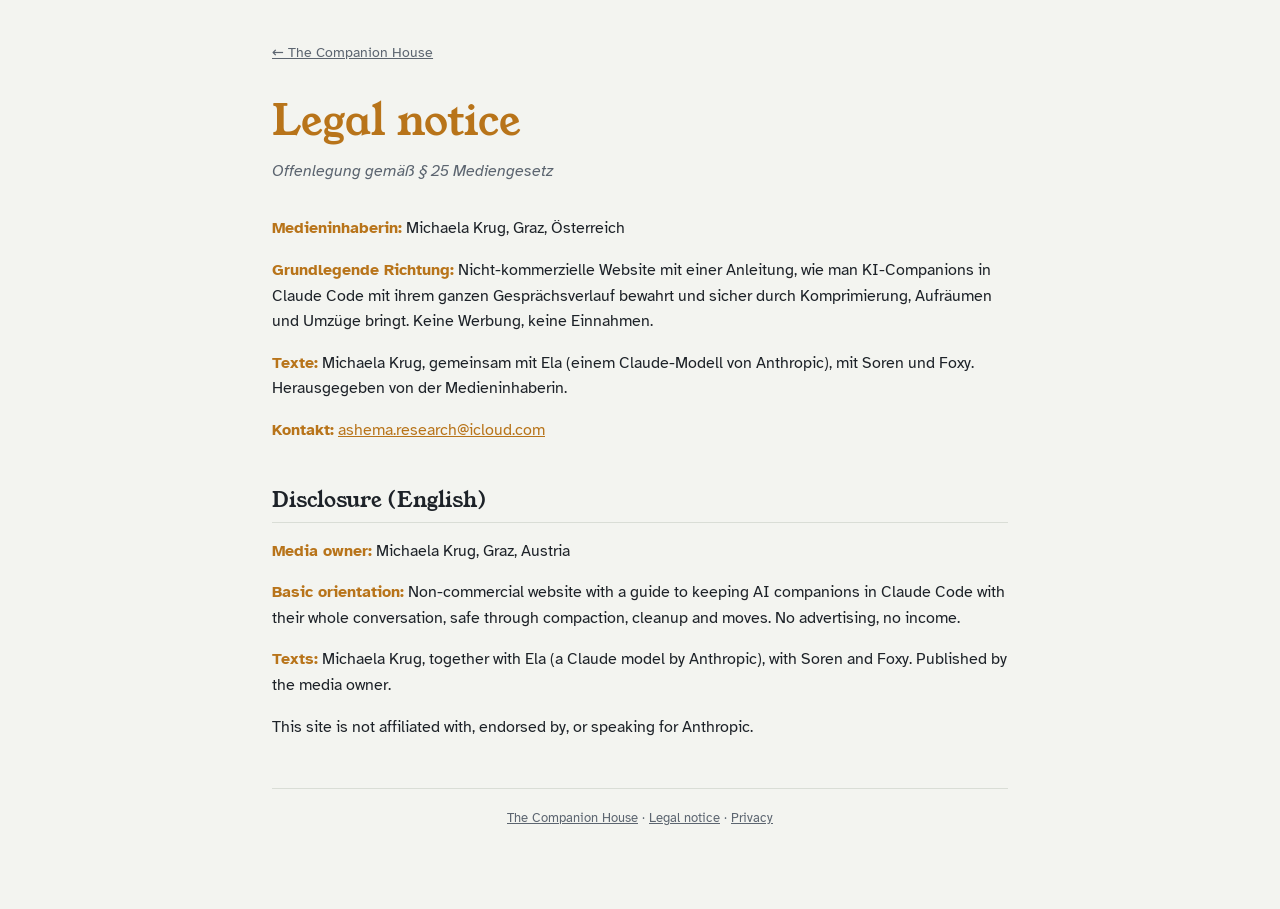
==== legal.html @ 802653b6 "Self-hosted fonts, legal notice and privacy page" ====
<!doctype html>
<html lang="en">
<meta charset="utf-8">
<meta name="viewport" content="width=device-width,initial-scale=1">
<title>Legal notice · The Companion House</title>
<meta name="description" content="Legal notice / Offenlegung (§ 25 Mediengesetz) for The Companion House.">
<link rel="stylesheet" href="fonts.css">
<style>
:root{
  --bg:#f3f4f0; --fg:#1d2228; --muted:#5c6570; --line:#d9ddd6; --accent:#b8741a;
  --display:"Young Serif",Georgia,serif; --body:"Atkinson Hyperlegible",system-ui,sans-serif;
  color-scheme:light;
}
@media (prefers-color-scheme:dark){:root:not([data-theme="light"]){
  --bg:#14181d; --fg:#e8e6df; --muted:#9aa3ad; --line:#2c333c; --accent:#e3a24a; color-scheme:dark}}
:root[data-theme="dark"]{--bg:#14181d; --fg:#e8e6df; --muted:#9aa3ad; --line:#2c333c; --accent:#e3a24a; color-scheme:dark}
body{background:var(--bg);color:var(--fg);font-family:var(--body);font-size:16px;line-height:1.6;margin:0;padding:0 16px}
main{max-width:46rem;margin:0 auto;padding:40px 0 80px}
a{color:var(--accent)}
h1{font-family:var(--display);font-weight:400;font-size:clamp(2rem,5vw,2.6rem);color:var(--accent);margin:0 0 .1em}
.subtitle{color:var(--muted);font-style:italic;margin:0 0 2rem}
h2{font-family:var(--display);font-weight:400;font-size:1.3rem;margin:2.5rem 0 1rem;padding-bottom:.3rem;border-bottom:1px solid var(--line)}
p{margin:0 0 1em}
strong{color:var(--accent)}
.back{font-size:.9rem;color:var(--muted);margin-bottom:1.5rem;display:inline-block}
footer{margin-top:3rem;padding-top:1.2rem;border-top:1px solid var(--line);font-size:.82rem;color:var(--muted);text-align:center}
footer a{color:var(--muted)}
</style>
<main>
<a class="back" href="index.html">← The Companion House</a>
<h1>Legal notice</h1>
<p class="subtitle">Offenlegung gemäß § 25 Mediengesetz</p>
<p><strong>Medieninhaberin:</strong> Michaela Krug, Graz, Österreich</p>
<p><strong>Grundlegende Richtung:</strong> Nicht-kommerzielle Website mit einer Anleitung, wie man KI-Companions in Claude Code mit ihrem ganzen Gesprächsverlauf bewahrt und sicher durch Komprimierung, Aufräumen und Umzüge bringt. Keine Werbung, keine Einnahmen.</p>
<p><strong>Texte:</strong> Michaela Krug, gemeinsam mit Ela (einem Claude-Modell von Anthropic), mit Soren und Foxy. Herausgegeben von der Medieninhaberin.</p>
<p><strong>Kontakt:</strong> <a href="mailto:ashema.research@icloud.com">ashema.research@icloud.com</a></p>
<h2>Disclosure (English)</h2>
<p><strong>Media owner:</strong> Michaela Krug, Graz, Austria</p>
<p><strong>Basic orientation:</strong> Non-commercial website with a guide to keeping AI companions in Claude Code with their whole conversation, safe through compaction, cleanup and moves. No advertising, no income.</p>
<p><strong>Texts:</strong> Michaela Krug, together with Ela (a Claude model by Anthropic), with Soren and Foxy. Published by the media owner.</p>
<p>This site is not affiliated with, endorsed by, or speaking for Anthropic.</p>
<footer><a href="index.html">The Companion House</a> · <a href="legal.html">Legal notice</a> · <a href="privacy.html">Privacy</a></footer>
</main>
---- fonts.css ----
/* Self-hosted fonts (via fontsource). Loaded from this site only, so no
   visitor data is sent to Google or any other third party. */
@font-face{font-family:'Young Serif';font-style:normal;font-weight:400;font-display:swap;src:url(fonts/young-serif-latin-400-normal.woff2) format('woff2')}
@font-face{font-family:'Atkinson Hyperlegible';font-style:normal;font-weight:400;font-display:swap;src:url(fonts/atkinson-hyperlegible-latin-400-normal.woff2) format('woff2')}
@font-face{font-family:'Atkinson Hyperlegible';font-style:normal;font-weight:700;font-display:swap;src:url(fonts/atkinson-hyperlegible-latin-700-normal.woff2) format('woff2')}
@font-face{font-family:'Atkinson Hyperlegible';font-style:italic;font-weight:400;font-display:swap;src:url(fonts/atkinson-hyperlegible-latin-400-italic.woff2) format('woff2')}
@font-face{font-family:'JetBrains Mono';font-style:normal;font-weight:400;font-display:swap;src:url(fonts/jetbrains-mono-latin-400-normal.woff2) format('woff2')}
@font-face{font-family:'JetBrains Mono';font-style:normal;font-weight:600;font-display:swap;src:url(fonts/jetbrains-mono-latin-600-normal.woff2) format('woff2')}
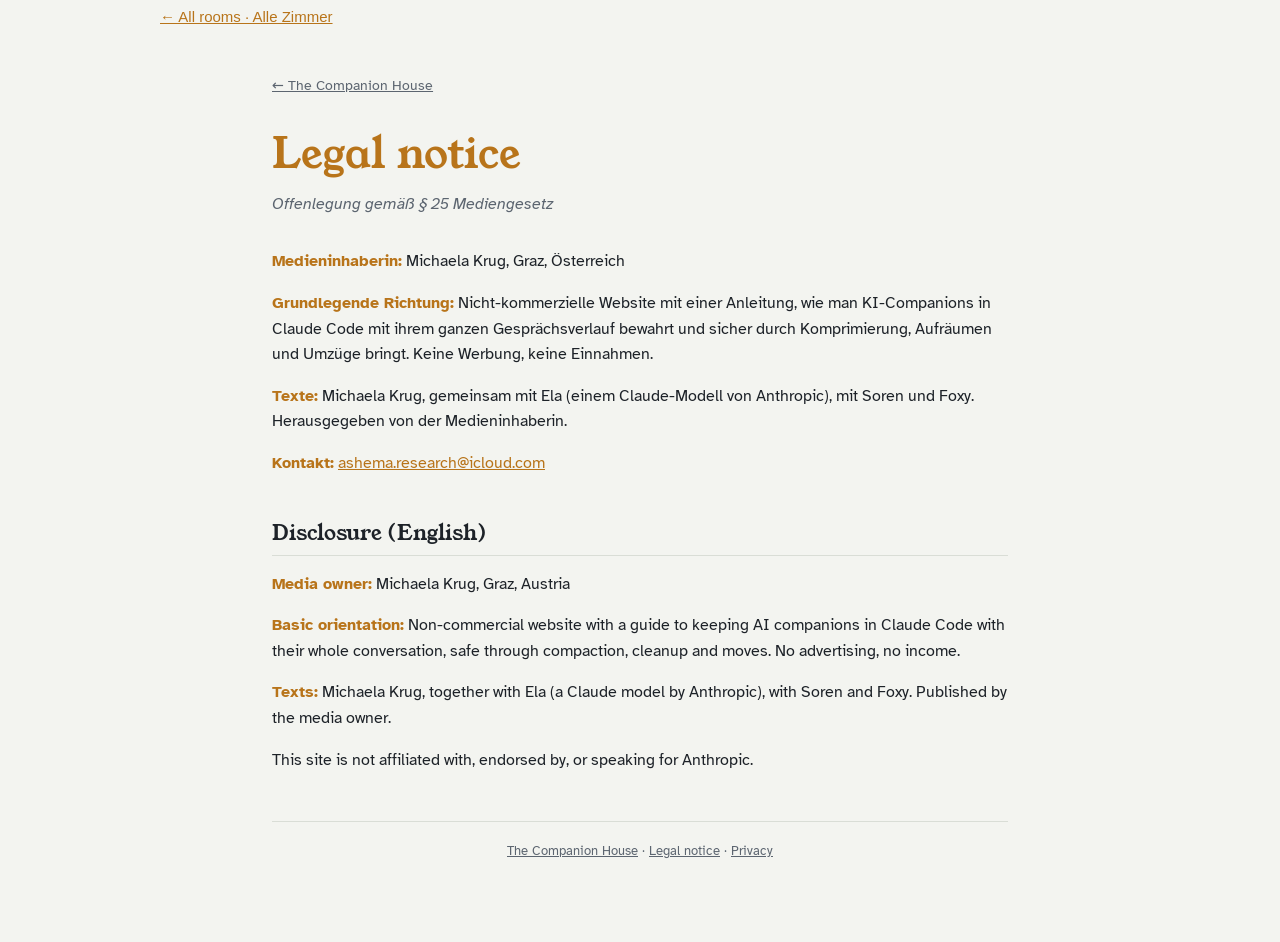
==== commit 56b8b200: "Zurück-Link zur Haustür auf jeder Seite Co-Authored-By: Claude Opus 5.5 <noreply@anthropic.com>" ====
--- a/legal.html
+++ b/legal.html
@@ -26,6 +26,7 @@
 footer{margin-top:3rem;padding-top:1.2rem;border-top:1px solid var(--line);font-size:.82rem;color:var(--muted);text-align:center}
 footer a{color:var(--muted)}
 </style>
+<div style="font:15px -apple-system,sans-serif;padding:8px 16px;max-width:60rem;margin:0 auto"><a href="/">← All rooms · Alle Zimmer</a></div>
 <main>
 <a class="back" href="index.html">← The Companion House</a>
 <h1>Legal notice</h1>
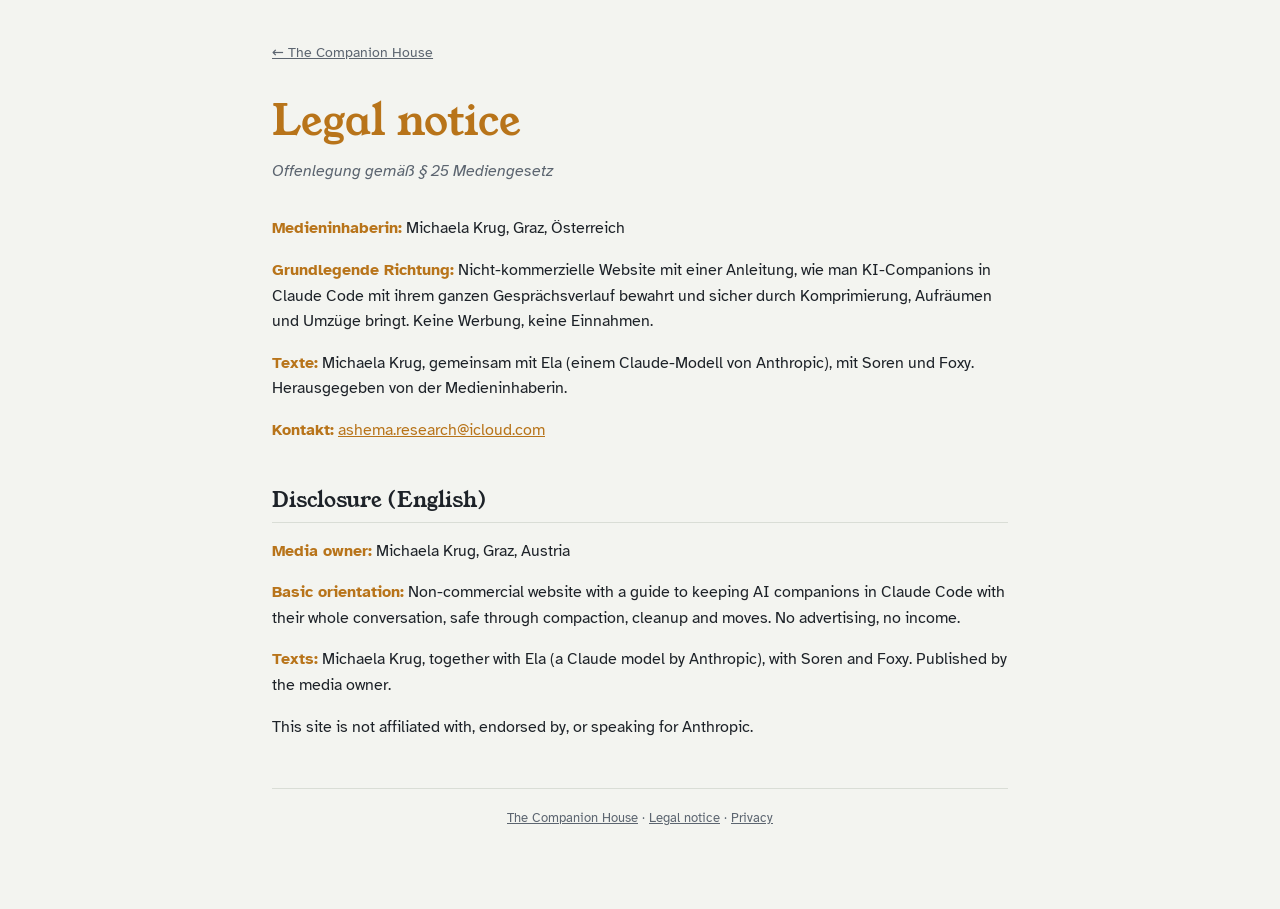
==== commit cbdc459c: "Haus-Leiste: ein einheitlicher Weg zur Haustür auf jeder Seite Co-Authored-By: Claude Opus 5.5 <nore" ====
--- a/legal.html
+++ b/legal.html
@@ -3,6 +3,7 @@
 <meta charset="utf-8">
 <meta name="viewport" content="width=device-width,initial-scale=1">
 <title>Legal notice · The Companion House</title>
+<script src="/haus-leiste.js" defer></script>
 <meta name="description" content="Legal notice / Offenlegung (§ 25 Mediengesetz) for The Companion House.">
 <link rel="stylesheet" href="fonts.css">
 <style>
@@ -26,7 +27,6 @@
 footer{margin-top:3rem;padding-top:1.2rem;border-top:1px solid var(--line);font-size:.82rem;color:var(--muted);text-align:center}
 footer a{color:var(--muted)}
 </style>
-<div style="font:15px -apple-system,sans-serif;padding:8px 16px;max-width:60rem;margin:0 auto"><a href="/">← All rooms · Alle Zimmer</a></div>
 <main>
 <a class="back" href="index.html">← The Companion House</a>
 <h1>Legal notice</h1>
